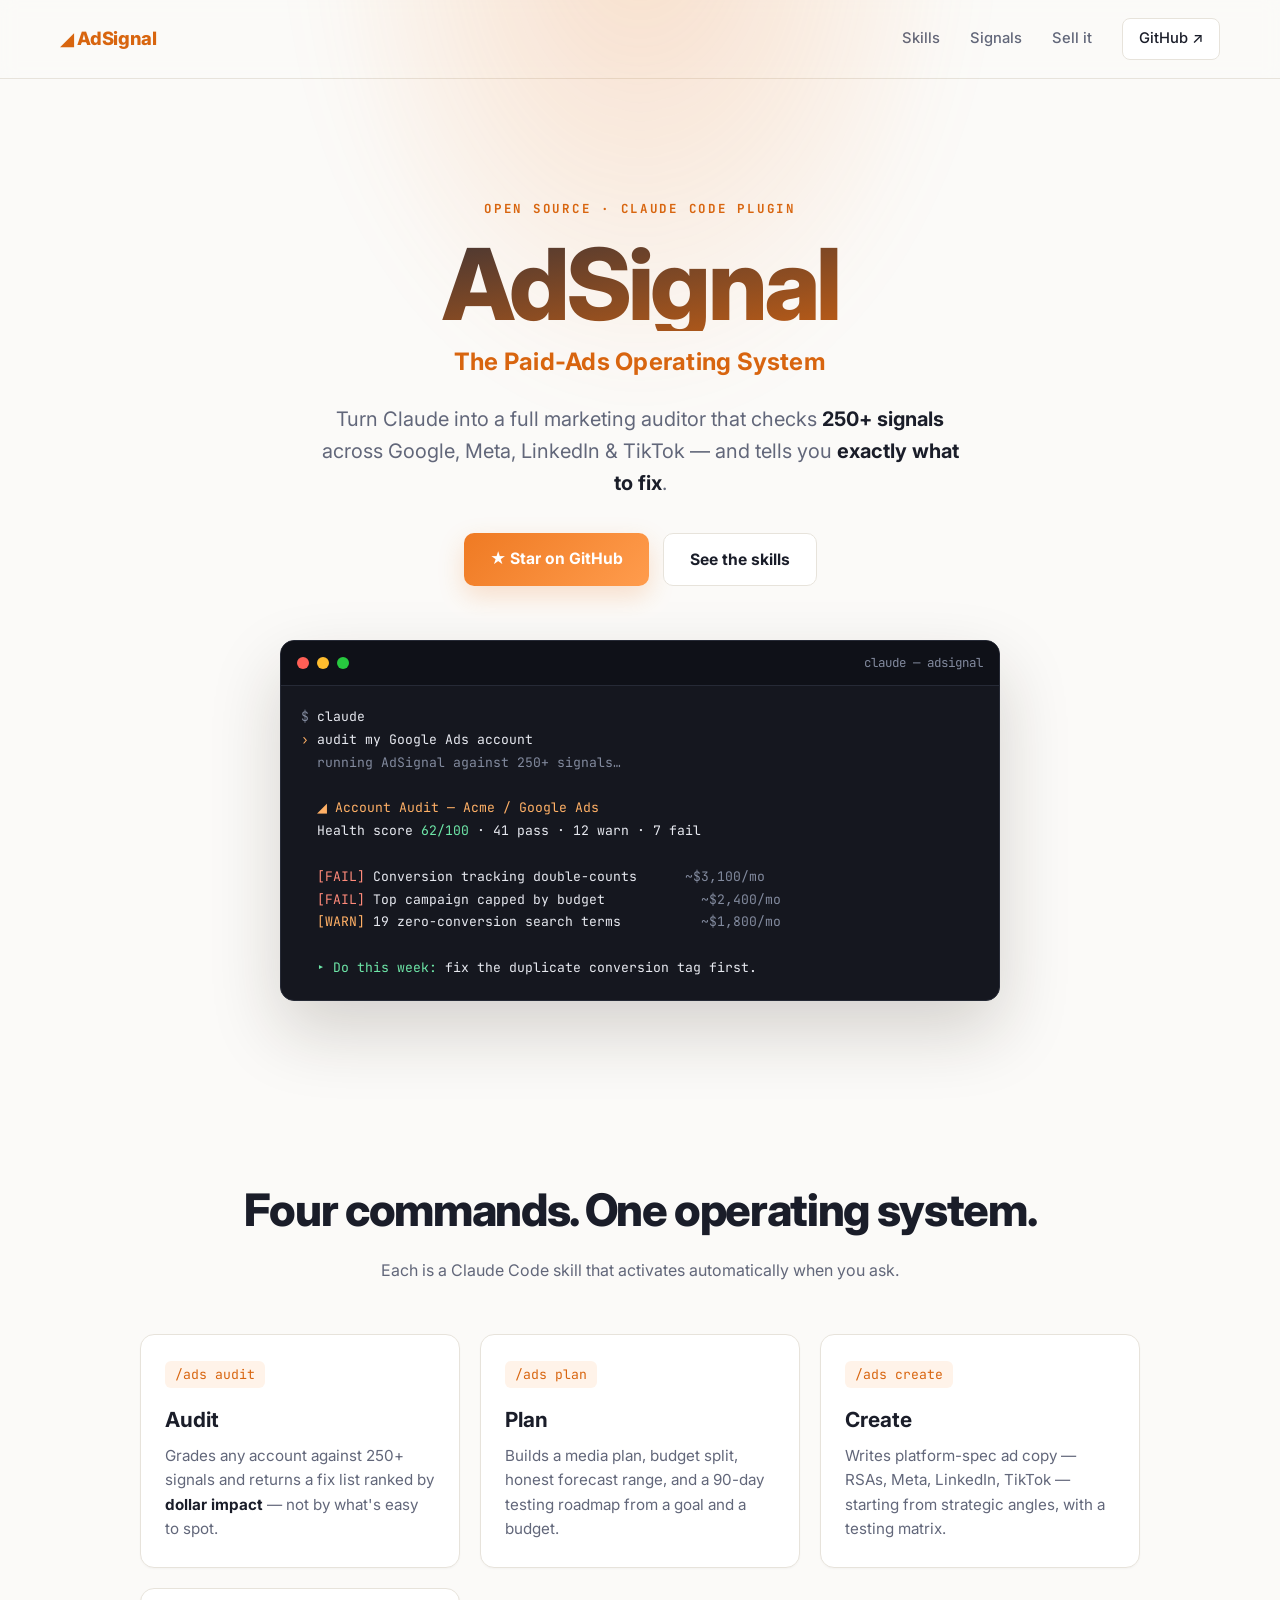
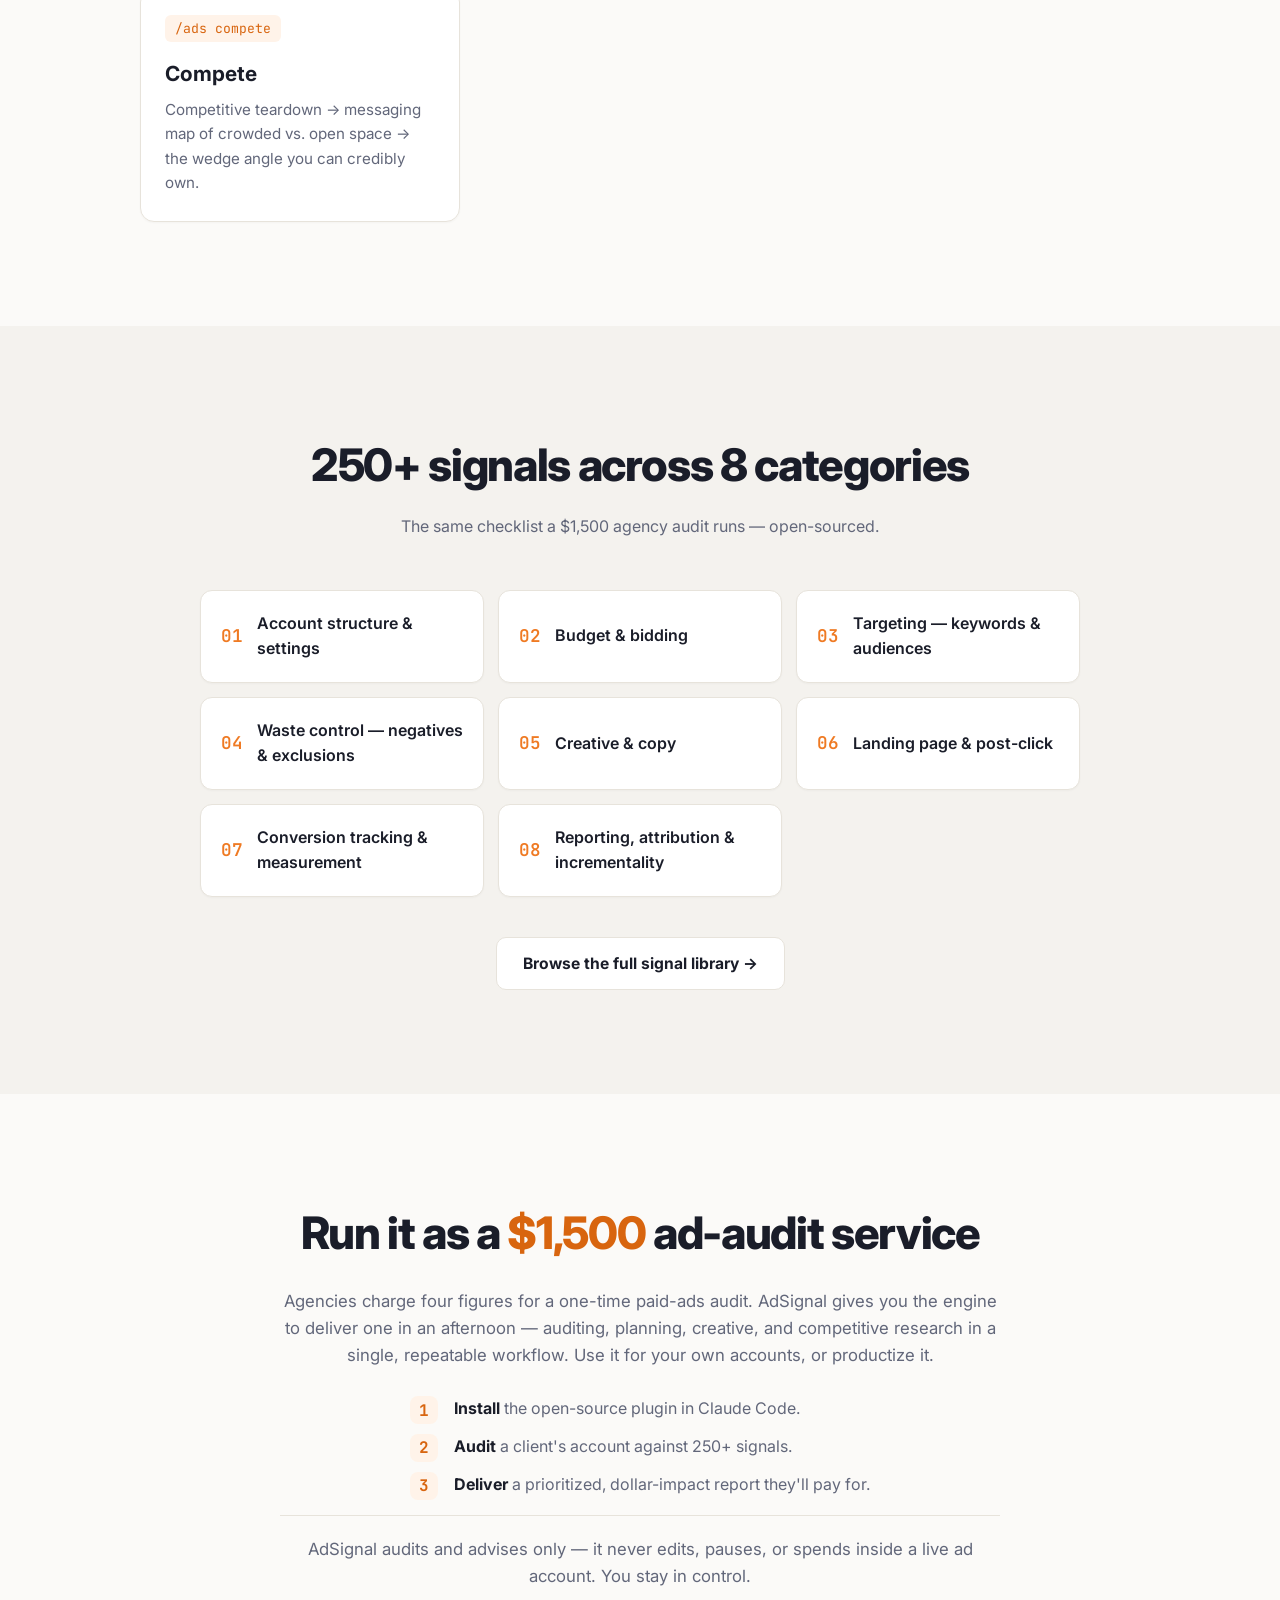
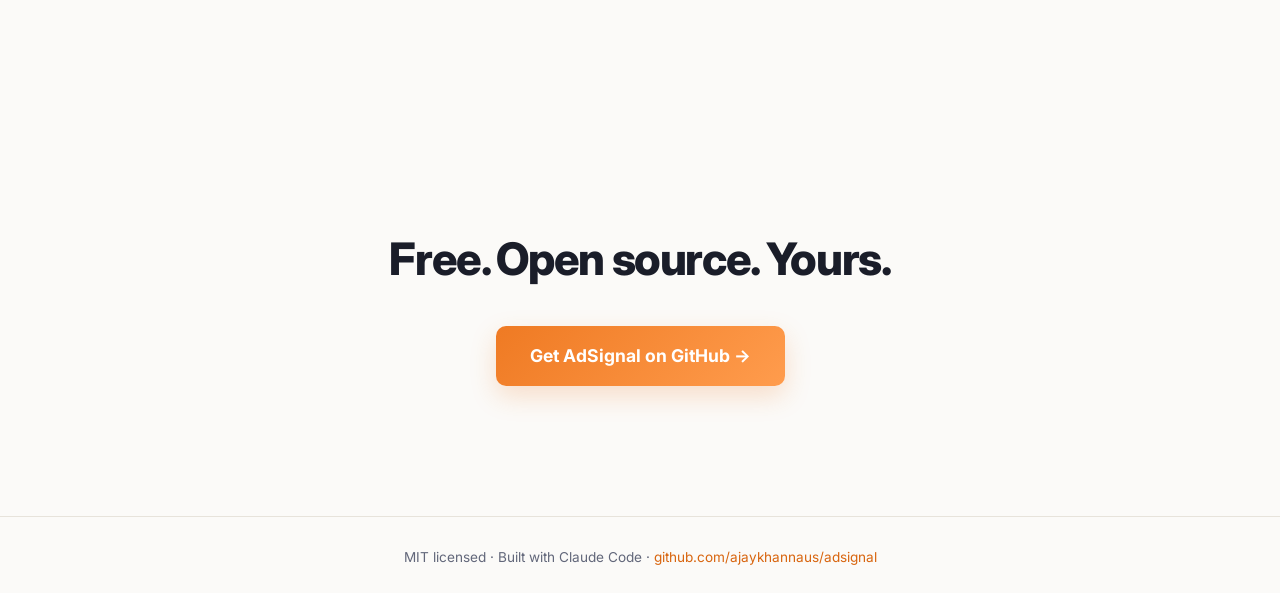
==== docs/index.html @ a5aedb05 "AdSignal: open-source paid-ads operating system Claude Code plugin with 4 skills (audit, plan, creat" ====
<!DOCTYPE html>
<html lang="en">
<head>
  <meta charset="UTF-8" />
  <meta name="viewport" content="width=device-width, initial-scale=1.0" />
  <title>AdSignal — The Paid-Ads Operating System</title>
  <meta name="description" content="Turn Claude into a full marketing auditor that checks 250+ signals across Google, Meta, LinkedIn & TikTok ads — and tells you exactly what to fix. Open-source Claude Code plugin." />

  <!-- Open Graph / social -->
  <meta property="og:type" content="website" />
  <meta property="og:title" content="AdSignal — The Paid-Ads Operating System" />
  <meta property="og:description" content="Turn Claude into a full marketing auditor that checks 250+ signals across all platforms and tells you exactly what to fix." />
  <meta property="og:image" content="https://ajaykhannaus.github.io/adsignal/assets/banner.svg" />
  <meta property="og:url" content="https://ajaykhannaus.github.io/adsignal" />
  <meta name="twitter:card" content="summary_large_image" />

  <link rel="icon" href="assets/favicon.svg" />
  <link rel="stylesheet" href="styles.css" />
  <link rel="preconnect" href="https://fonts.googleapis.com" />
  <link rel="preconnect" href="https://fonts.gstatic.com" crossorigin />
  <link href="https://fonts.googleapis.com/css2?family=JetBrains+Mono:wght@400;700;800&family=Inter:wght@400;500;700;800&display=swap" rel="stylesheet" />
</head>
<body>
  <header class="nav">
    <span class="brand">◢ AdSignal</span>
    <nav>
      <a href="#skills">Skills</a>
      <a href="#signals">Signals</a>
      <a href="#service">Sell it</a>
      <a class="ghbtn" href="https://github.com/ajaykhannaus/adsignal">GitHub ↗</a>
    </nav>
  </header>

  <main>
    <!-- HERO -->
    <section class="hero">
      <div class="spotlight" aria-hidden="true"></div>
      <p class="kicker">OPEN SOURCE · CLAUDE CODE PLUGIN</p>
      <h1>AdSignal</h1>
      <p class="tagline">The Paid-Ads Operating System</p>
      <p class="lede">
        Turn Claude into a full marketing auditor that checks
        <strong>250+ signals</strong> across Google, Meta, LinkedIn &amp; TikTok —
        and tells you <strong>exactly what to fix</strong>.
      </p>
      <div class="cta-row">
        <a class="btn primary" href="https://github.com/ajaykhannaus/adsignal">★ Star on GitHub</a>
        <a class="btn ghost" href="#skills">See the skills</a>
      </div>

      <div class="terminal" role="img" aria-label="Terminal showing AdSignal commands">
        <div class="term-bar"><span></span><span></span><span></span><em>claude — adsignal</em></div>
        <pre><code><span class="c-dim">$</span> claude
<span class="c-amber">›</span> audit my Google Ads account
<span class="c-dim">  running AdSignal against 250+ signals…</span>

<span class="c-amber">  ◢ Account Audit — Acme / Google Ads</span>
  Health score <span class="c-green">62/100</span> · 41 pass · 12 warn · 7 fail

  <span class="c-red">[FAIL]</span> Conversion tracking double-counts      <span class="c-dim">~$3,100/mo</span>
  <span class="c-red">[FAIL]</span> Top campaign capped by budget            <span class="c-dim">~$2,400/mo</span>
  <span class="c-amber">[WARN]</span> 19 zero-conversion search terms          <span class="c-dim">~$1,800/mo</span>

  <span class="c-green">▸ Do this week:</span> fix the duplicate conversion tag first.</code></pre>
      </div>
    </section>

    <!-- SKILLS -->
    <section id="skills" class="section">
      <h2>Four commands. One operating system.</h2>
      <p class="section-sub">Each is a Claude Code skill that activates automatically when you ask.</p>
      <div class="cards">
        <article class="card">
          <span class="cmd">/ads audit</span>
          <h3>Audit</h3>
          <p>Grades any account against 250+ signals and returns a fix list ranked by <strong>dollar impact</strong> — not by what's easy to spot.</p>
        </article>
        <article class="card">
          <span class="cmd">/ads plan</span>
          <h3>Plan</h3>
          <p>Builds a media plan, budget split, honest forecast range, and a 90-day testing roadmap from a goal and a budget.</p>
        </article>
        <article class="card">
          <span class="cmd">/ads create</span>
          <h3>Create</h3>
          <p>Writes platform-spec ad copy — RSAs, Meta, LinkedIn, TikTok — starting from strategic angles, with a testing matrix.</p>
        </article>
        <article class="card">
          <span class="cmd">/ads compete</span>
          <h3>Compete</h3>
          <p>Competitive teardown → messaging map of crowded vs. open space → the wedge angle you can credibly own.</p>
        </article>
      </div>
    </section>

    <!-- SIGNALS -->
    <section id="signals" class="section alt">
      <h2>250+ signals across 8 categories</h2>
      <p class="section-sub">The same checklist a $1,500 agency audit runs — open-sourced.</p>
      <div class="grid8">
        <div class="sig"><span>01</span>Account structure &amp; settings</div>
        <div class="sig"><span>02</span>Budget &amp; bidding</div>
        <div class="sig"><span>03</span>Targeting — keywords &amp; audiences</div>
        <div class="sig"><span>04</span>Waste control — negatives &amp; exclusions</div>
        <div class="sig"><span>05</span>Creative &amp; copy</div>
        <div class="sig"><span>06</span>Landing page &amp; post-click</div>
        <div class="sig"><span>07</span>Conversion tracking &amp; measurement</div>
        <div class="sig"><span>08</span>Reporting, attribution &amp; incrementality</div>
      </div>
      <p class="center">
        <a class="btn ghost" href="https://github.com/ajaykhannaus/adsignal/blob/main/reference/signal-library.md">Browse the full signal library →</a>
      </p>
    </section>

    <!-- SERVICE -->
    <section id="service" class="section">
      <div class="service">
        <h2>Run it as a <span class="amber">$1,500</span> ad-audit service</h2>
        <p>
          Agencies charge four figures for a one-time paid-ads audit. AdSignal gives you
          the engine to deliver one in an afternoon — auditing, planning, creative, and
          competitive research in a single, repeatable workflow. Use it for your own
          accounts, or productize it.
        </p>
        <ol class="steps">
          <li><strong>Install</strong> the open-source plugin in Claude Code.</li>
          <li><strong>Audit</strong> a client's account against 250+ signals.</li>
          <li><strong>Deliver</strong> a prioritized, dollar-impact report they'll pay for.</li>
        </ol>
        <p class="disclaimer">AdSignal audits and advises only — it never edits, pauses, or spends inside a live ad account. You stay in control.</p>
      </div>
    </section>

    <section class="finalcta">
      <h2>Free. Open source. Yours.</h2>
      <a class="btn primary big" href="https://github.com/ajaykhannaus/adsignal">Get AdSignal on GitHub →</a>
    </section>
  </main>

  <footer>
    <p>MIT licensed · Built with Claude Code · <a href="https://github.com/ajaykhannaus/adsignal">github.com/ajaykhannaus/adsignal</a></p>
  </footer>
</body>
</html>
---- docs/styles.css ----
:root {
  --bg: #fbfaf8;
  --bg-2: #f4f2ee;
  --panel: #ffffff;
  --line: #e7e3db;
  --text: #1a1d29;
  --muted: #62677a;
  --amber: #ef7a23;
  --amber-2: #d8650f;
  --amber-soft: #fff3e9;
  --amber-glow: rgba(239, 122, 35, 0.22);
  --green: #16a36a;
  --red: #e0533f;

  /* terminal stays dark for contrast */
  --term-bg: #15171f;
  --term-line: #262a36;
}

* { box-sizing: border-box; margin: 0; padding: 0; }
html { scroll-behavior: smooth; }

body {
  font-family: 'Inter', system-ui, sans-serif;
  background: var(--bg);
  color: var(--text);
  line-height: 1.6;
  overflow-x: hidden;
}

main, .nav { position: relative; z-index: 1; }

/* Nav */
.nav {
  display: flex;
  align-items: center;
  justify-content: space-between;
  padding: 18px clamp(20px, 5vw, 60px);
  border-bottom: 1px solid var(--line);
  backdrop-filter: blur(8px);
  position: sticky;
  top: 0;
  background: rgba(251, 250, 248, 0.82);
}
.brand { font-weight: 800; letter-spacing: -0.02em; font-size: 1.15rem; color: var(--amber-2); }
.nav nav { display: flex; gap: clamp(14px, 3vw, 30px); align-items: center; }
.nav nav a { color: var(--muted); text-decoration: none; font-size: 0.92rem; font-weight: 500; transition: color .2s; }
.nav nav a:hover { color: var(--text); }
.ghbtn { border: 1px solid var(--line); padding: 8px 16px; border-radius: 8px; color: var(--text) !important; background: var(--panel); }
.ghbtn:hover { border-color: var(--amber); }

/* Hero */
.hero {
  position: relative;
  text-align: center;
  padding: clamp(56px, 11vw, 120px) 20px 70px;
  max-width: 900px;
  margin: 0 auto;
}
.spotlight {
  position: absolute;
  top: -160px; left: 50%;
  width: 760px; height: 560px;
  transform: translateX(-50%);
  background: radial-gradient(ellipse at top, var(--amber-glow), transparent 62%);
  filter: blur(30px);
  z-index: -1;
  pointer-events: none;
}
.kicker { color: var(--amber-2); font-family: 'JetBrains Mono', monospace; font-size: 0.78rem; letter-spacing: 0.22em; margin-bottom: 18px; font-weight: 700; }
.hero h1 {
  font-size: clamp(3.2rem, 11vw, 6.2rem);
  font-weight: 800;
  letter-spacing: -0.04em;
  line-height: 0.95;
  background: linear-gradient(170deg, #2a2d3a, var(--amber-2));
  -webkit-background-clip: text;
  background-clip: text;
  color: transparent;
}
.tagline { font-size: clamp(1rem, 3vw, 1.5rem); color: var(--amber-2); font-weight: 700; margin-top: 12px; letter-spacing: 0.01em; }
.lede { color: var(--muted); font-size: clamp(1rem, 2.5vw, 1.25rem); max-width: 640px; margin: 22px auto 0; }
.lede strong { color: var(--text); }

.cta-row { display: flex; gap: 14px; justify-content: center; flex-wrap: wrap; margin: 34px 0 0; }
.btn {
  display: inline-block;
  padding: 13px 26px;
  border-radius: 10px;
  font-weight: 700;
  text-decoration: none;
  font-size: 0.98rem;
  transition: transform .15s, box-shadow .2s, background .2s, border-color .2s;
}
.btn.primary { background: linear-gradient(135deg, var(--amber), #ff9c4d); color: #fff; box-shadow: 0 10px 26px var(--amber-glow); }
.btn.primary:hover { transform: translateY(-2px); box-shadow: 0 14px 36px var(--amber-glow); }
.btn.ghost { border: 1px solid var(--line); color: var(--text); background: var(--panel); }
.btn.ghost:hover { border-color: var(--amber); }
.btn.big { font-size: 1.1rem; padding: 16px 34px; }

/* Terminal (dark on light) */
.terminal {
  margin: 54px auto 0;
  max-width: 720px;
  background: var(--term-bg);
  border: 1px solid var(--term-line);
  border-radius: 14px;
  overflow: hidden;
  box-shadow: 0 30px 70px rgba(40, 30, 15, 0.18);
  text-align: left;
}
.term-bar { display: flex; align-items: center; gap: 8px; padding: 12px 16px; border-bottom: 1px solid var(--term-line); background: #0f1118; }
.term-bar span { width: 12px; height: 12px; border-radius: 50%; }
.term-bar span:nth-child(1){ background:#ff5f56; } .term-bar span:nth-child(2){ background:#ffbd2e; } .term-bar span:nth-child(3){ background:#27c93f; }
.term-bar em { margin-left: auto; color: #828a9e; font-style: normal; font-family: 'JetBrains Mono', monospace; font-size: 0.78rem; }
.terminal pre { padding: 20px; overflow-x: auto; }
.terminal code { font-family: 'JetBrains Mono', monospace; font-size: 0.82rem; line-height: 1.7; color: #e7e9f0; white-space: pre; }
.c-dim { color: #828a9e; } .c-amber { color: #ffb066; } .c-green { color: #6ee7a8; } .c-red { color: #ff8a7a; }

/* Sections */
.section { max-width: 1080px; margin: 0 auto; padding: clamp(58px, 9vw, 104px) clamp(20px, 5vw, 40px); }
.section.alt { background: var(--bg-2); max-width: none; }
.section h2, .finalcta h2, .service h2 { font-size: clamp(1.8rem, 5vw, 2.8rem); font-weight: 800; letter-spacing: -0.03em; text-align: center; }
.section-sub { text-align: center; color: var(--muted); margin: 12px auto 50px; max-width: 560px; }

/* Cards */
.cards { display: grid; grid-template-columns: repeat(auto-fit, minmax(240px, 1fr)); gap: 20px; }
.card {
  background: var(--panel);
  border: 1px solid var(--line);
  border-radius: 14px;
  padding: 26px 24px;
  box-shadow: 0 1px 2px rgba(0,0,0,0.03);
  transition: transform .2s, border-color .2s, box-shadow .2s;
}
.card:hover { transform: translateY(-4px); border-color: var(--amber); box-shadow: 0 16px 40px rgba(239,122,35,0.12); }
.cmd { font-family: 'JetBrains Mono', monospace; color: var(--amber-2); font-size: 0.82rem; background: var(--amber-soft); padding: 5px 10px; border-radius: 6px; }
.card h3 { margin: 16px 0 8px; font-size: 1.3rem; }
.card p { color: var(--muted); font-size: 0.95rem; }
.card strong { color: var(--text); }

/* 8 grid */
.grid8 { display: grid; grid-template-columns: repeat(auto-fit, minmax(220px, 1fr)); gap: 14px; max-width: 880px; margin: 0 auto; }
.sig { background: var(--panel); border: 1px solid var(--line); border-radius: 12px; padding: 20px; display: flex; gap: 14px; align-items: center; font-weight: 600; box-shadow: 0 1px 2px rgba(0,0,0,0.03); }
.sig span { font-family: 'JetBrains Mono', monospace; color: var(--amber); font-size: 1.1rem; }
.center { text-align: center; margin-top: 40px; }

/* Service */
.service { max-width: 720px; margin: 0 auto; text-align: center; }
.service .amber { color: var(--amber-2); }
.service p { color: var(--muted); margin-top: 18px; font-size: 1.05rem; }
.steps { text-align: left; max-width: 460px; margin: 28px auto 0; display: grid; gap: 12px; list-style: none; counter-reset: s; }
.steps li { counter-increment: s; position: relative; padding-left: 44px; color: var(--muted); }
.steps li strong { color: var(--text); }
.steps li::before { content: counter(s); position: absolute; left: 0; top: 0; width: 28px; height: 28px; border-radius: 8px; background: var(--amber-soft); color: var(--amber-2); display: grid; place-items: center; font-family: 'JetBrains Mono', monospace; font-weight: 700; }
.disclaimer { font-size: 0.85rem; color: #8a8f9e; margin-top: 30px; border-top: 1px solid var(--line); padding-top: 20px; }

/* Final */
.finalcta { text-align: center; padding: clamp(70px, 12vw, 130px) 20px; }
.finalcta h2 { margin-bottom: 30px; }

footer { border-top: 1px solid var(--line); padding: 30px 20px; text-align: center; color: var(--muted); font-size: 0.85rem; position: relative; z-index: 1; }
footer a { color: var(--amber-2); text-decoration: none; }
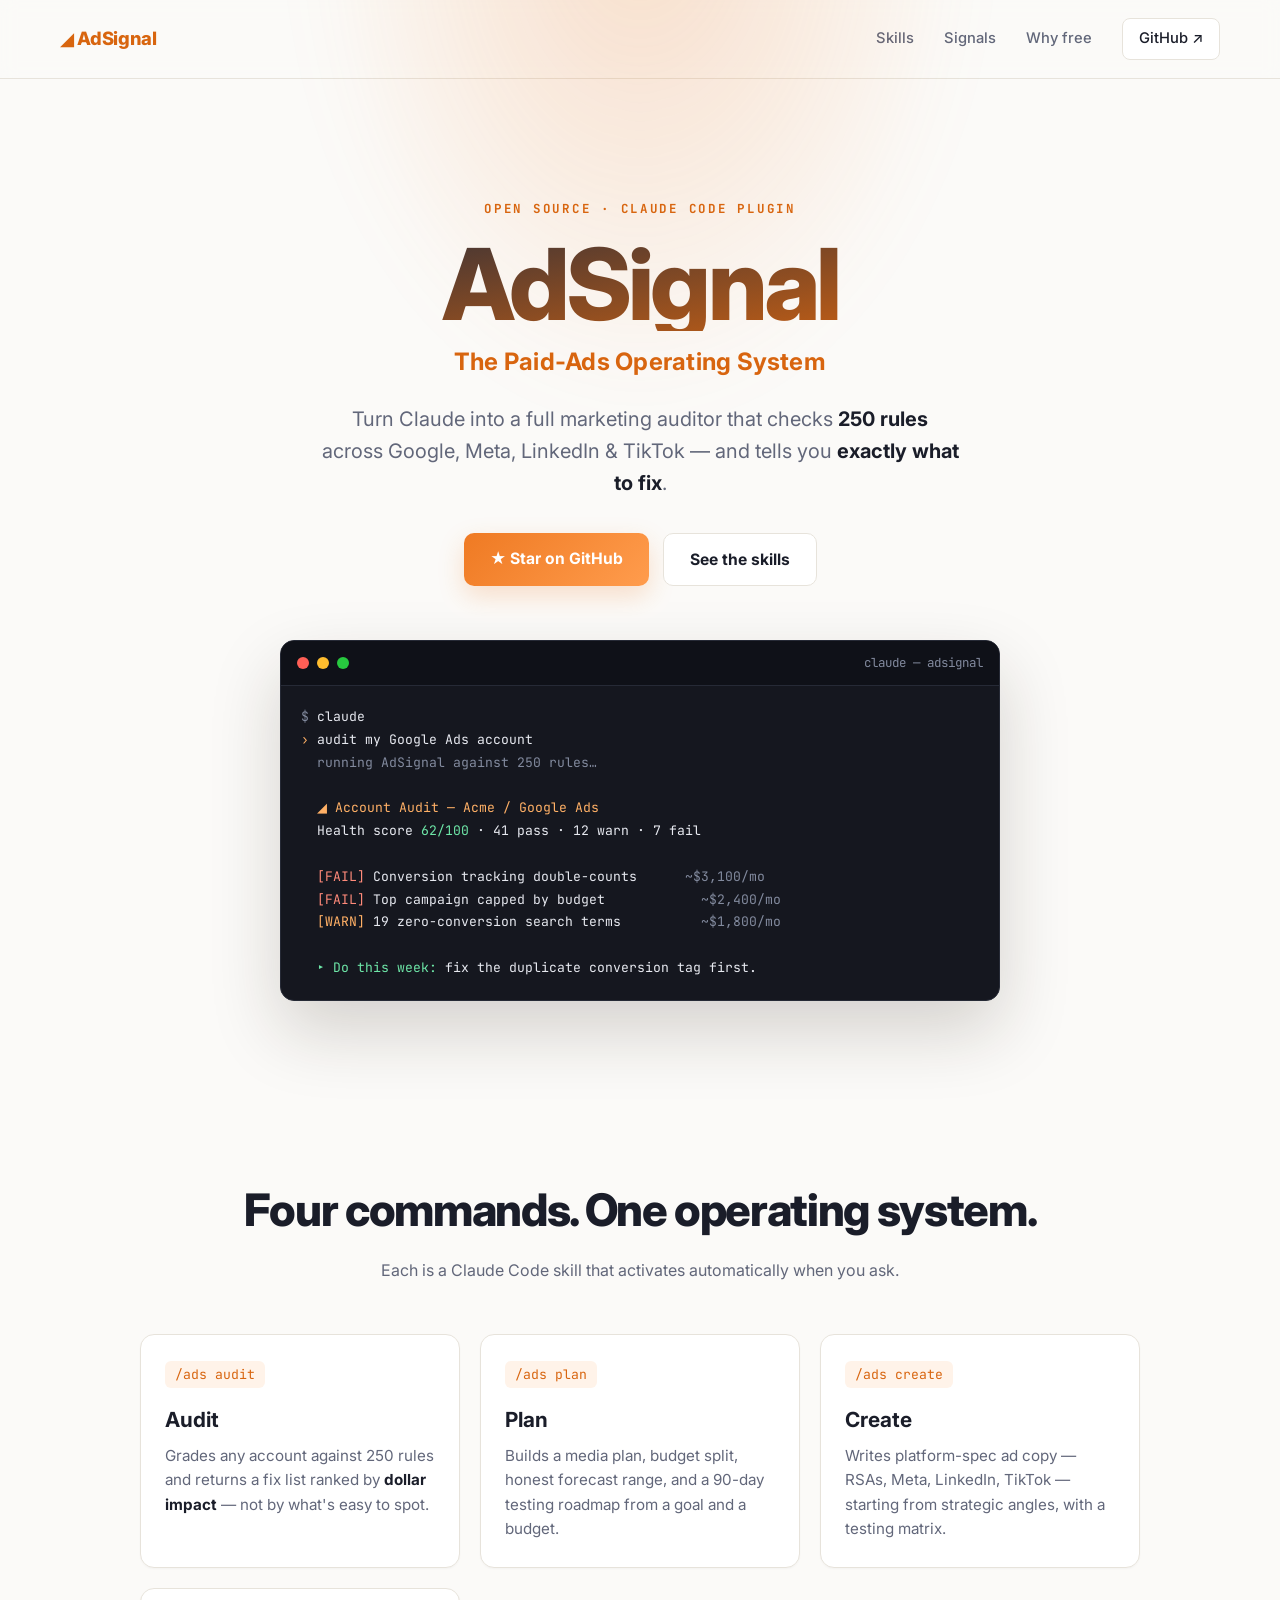
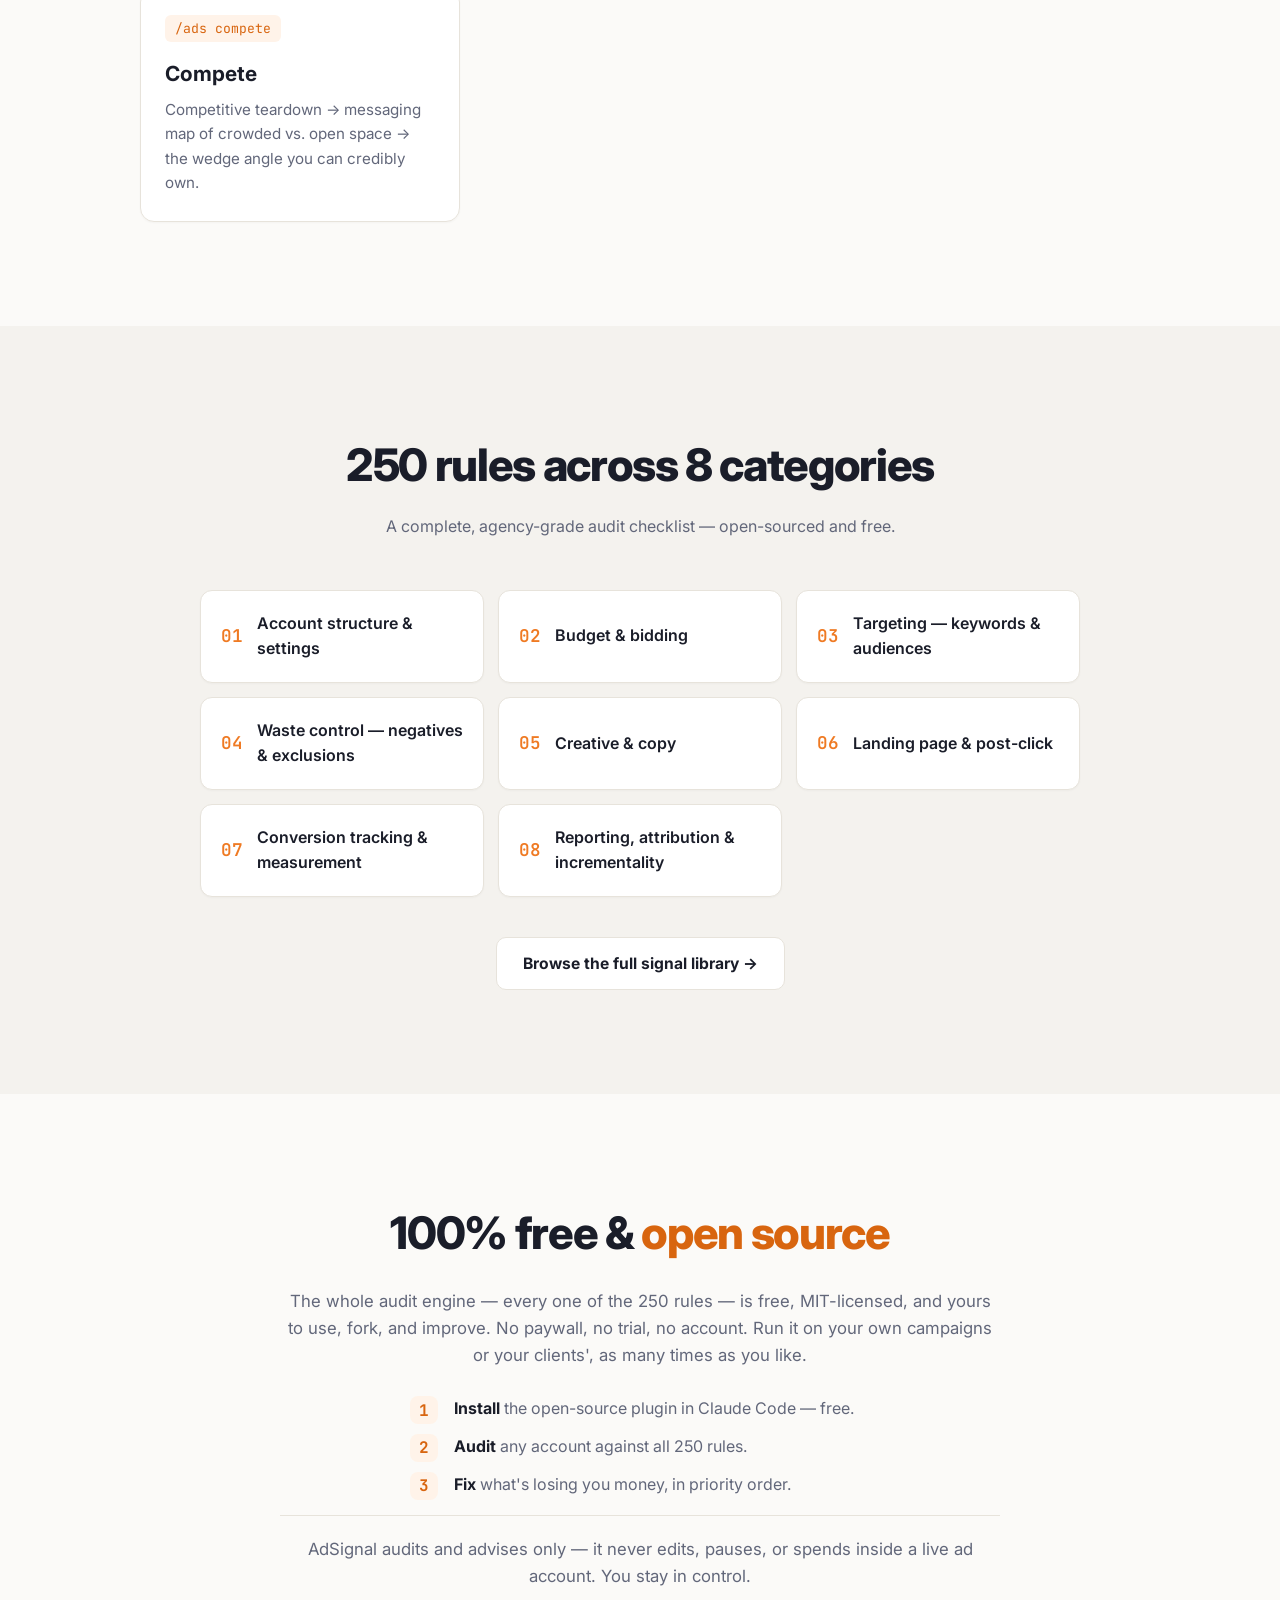
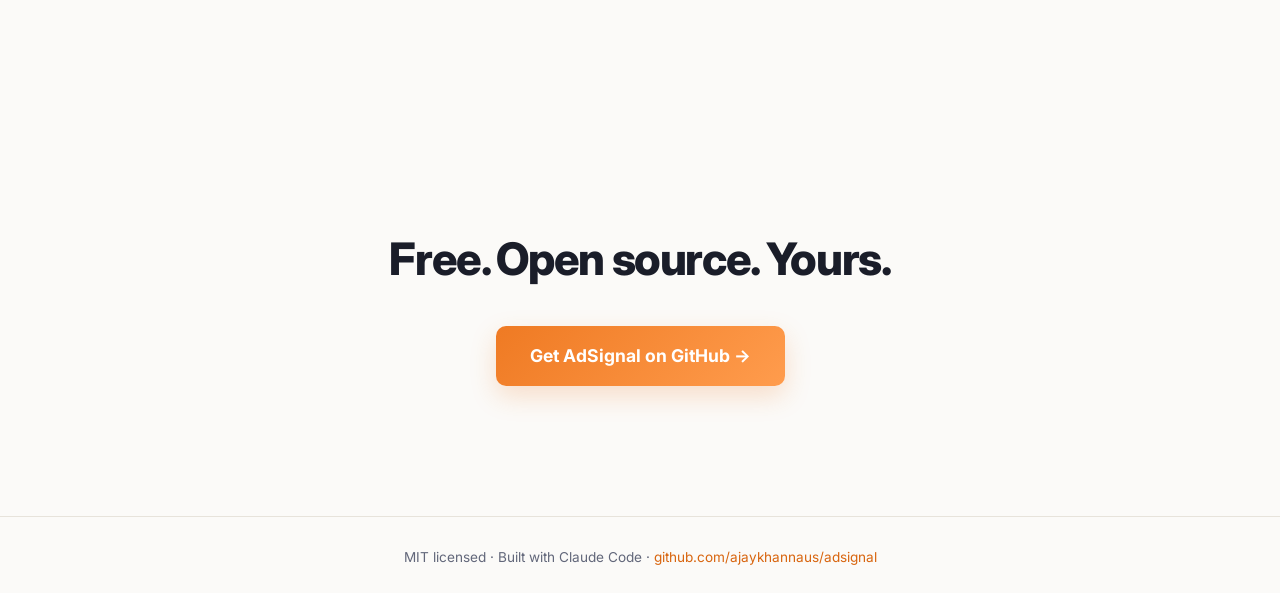
==== commit a632f36e: "Make AdSignal fully free; expand to enumerated 250 rules - Remove all paid-service / $1,500 framing " ====
--- a/docs/index.html
+++ b/docs/index.html
@@ -4,12 +4,12 @@
   <meta charset="UTF-8" />
   <meta name="viewport" content="width=device-width, initial-scale=1.0" />
   <title>AdSignal — The Paid-Ads Operating System</title>
-  <meta name="description" content="Turn Claude into a full marketing auditor that checks 250+ signals across Google, Meta, LinkedIn & TikTok ads — and tells you exactly what to fix. Open-source Claude Code plugin." />
+  <meta name="description" content="Turn Claude into a full marketing auditor that checks 250 rules across Google, Meta, LinkedIn & TikTok ads — and tells you exactly what to fix. Open-source Claude Code plugin." />
 
   <!-- Open Graph / social -->
   <meta property="og:type" content="website" />
   <meta property="og:title" content="AdSignal — The Paid-Ads Operating System" />
-  <meta property="og:description" content="Turn Claude into a full marketing auditor that checks 250+ signals across all platforms and tells you exactly what to fix." />
+  <meta property="og:description" content="Turn Claude into a full marketing auditor that checks 250 rules across all platforms and tells you exactly what to fix." />
   <meta property="og:image" content="https://ajaykhannaus.github.io/adsignal/assets/banner.svg" />
   <meta property="og:url" content="https://ajaykhannaus.github.io/adsignal" />
   <meta name="twitter:card" content="summary_large_image" />
@@ -26,7 +26,7 @@
     <nav>
       <a href="#skills">Skills</a>
       <a href="#signals">Signals</a>
-      <a href="#service">Sell it</a>
+      <a href="#free">Why free</a>
       <a class="ghbtn" href="https://github.com/ajaykhannaus/adsignal">GitHub ↗</a>
     </nav>
   </header>
@@ -40,7 +40,7 @@
       <p class="tagline">The Paid-Ads Operating System</p>
       <p class="lede">
         Turn Claude into a full marketing auditor that checks
-        <strong>250+ signals</strong> across Google, Meta, LinkedIn &amp; TikTok —
+        <strong>250 rules</strong> across Google, Meta, LinkedIn &amp; TikTok —
         and tells you <strong>exactly what to fix</strong>.
       </p>
       <div class="cta-row">
@@ -52,7 +52,7 @@
         <div class="term-bar"><span></span><span></span><span></span><em>claude — adsignal</em></div>
         <pre><code><span class="c-dim">$</span> claude
 <span class="c-amber">›</span> audit my Google Ads account
-<span class="c-dim">  running AdSignal against 250+ signals…</span>
+<span class="c-dim">  running AdSignal against 250 rules…</span>
 
 <span class="c-amber">  ◢ Account Audit — Acme / Google Ads</span>
   Health score <span class="c-green">62/100</span> · 41 pass · 12 warn · 7 fail
@@ -73,7 +73,7 @@
         <article class="card">
           <span class="cmd">/ads audit</span>
           <h3>Audit</h3>
-          <p>Grades any account against 250+ signals and returns a fix list ranked by <strong>dollar impact</strong> — not by what's easy to spot.</p>
+          <p>Grades any account against 250 rules and returns a fix list ranked by <strong>dollar impact</strong> — not by what's easy to spot.</p>
         </article>
         <article class="card">
           <span class="cmd">/ads plan</span>
@@ -95,8 +95,8 @@
 
     <!-- SIGNALS -->
     <section id="signals" class="section alt">
-      <h2>250+ signals across 8 categories</h2>
-      <p class="section-sub">The same checklist a $1,500 agency audit runs — open-sourced.</p>
+      <h2>250 rules across 8 categories</h2>
+      <p class="section-sub">A complete, agency-grade audit checklist — open-sourced and free.</p>
       <div class="grid8">
         <div class="sig"><span>01</span>Account structure &amp; settings</div>
         <div class="sig"><span>02</span>Budget &amp; bidding</div>
@@ -112,20 +112,19 @@
       </p>
     </section>
 
-    <!-- SERVICE -->
-    <section id="service" class="section">
+    <!-- FREE -->
+    <section id="free" class="section">
       <div class="service">
-        <h2>Run it as a <span class="amber">$1,500</span> ad-audit service</h2>
+        <h2>100% free &amp; <span class="amber">open source</span></h2>
         <p>
-          Agencies charge four figures for a one-time paid-ads audit. AdSignal gives you
-          the engine to deliver one in an afternoon — auditing, planning, creative, and
-          competitive research in a single, repeatable workflow. Use it for your own
-          accounts, or productize it.
+          The whole audit engine — every one of the 250 rules — is free, MIT-licensed,
+          and yours to use, fork, and improve. No paywall, no trial, no account. Run it
+          on your own campaigns or your clients', as many times as you like.
         </p>
         <ol class="steps">
-          <li><strong>Install</strong> the open-source plugin in Claude Code.</li>
-          <li><strong>Audit</strong> a client's account against 250+ signals.</li>
-          <li><strong>Deliver</strong> a prioritized, dollar-impact report they'll pay for.</li>
+          <li><strong>Install</strong> the open-source plugin in Claude Code — free.</li>
+          <li><strong>Audit</strong> any account against all 250 rules.</li>
+          <li><strong>Fix</strong> what's losing you money, in priority order.</li>
         </ol>
         <p class="disclaimer">AdSignal audits and advises only — it never edits, pauses, or spends inside a live ad account. You stay in control.</p>
       </div>
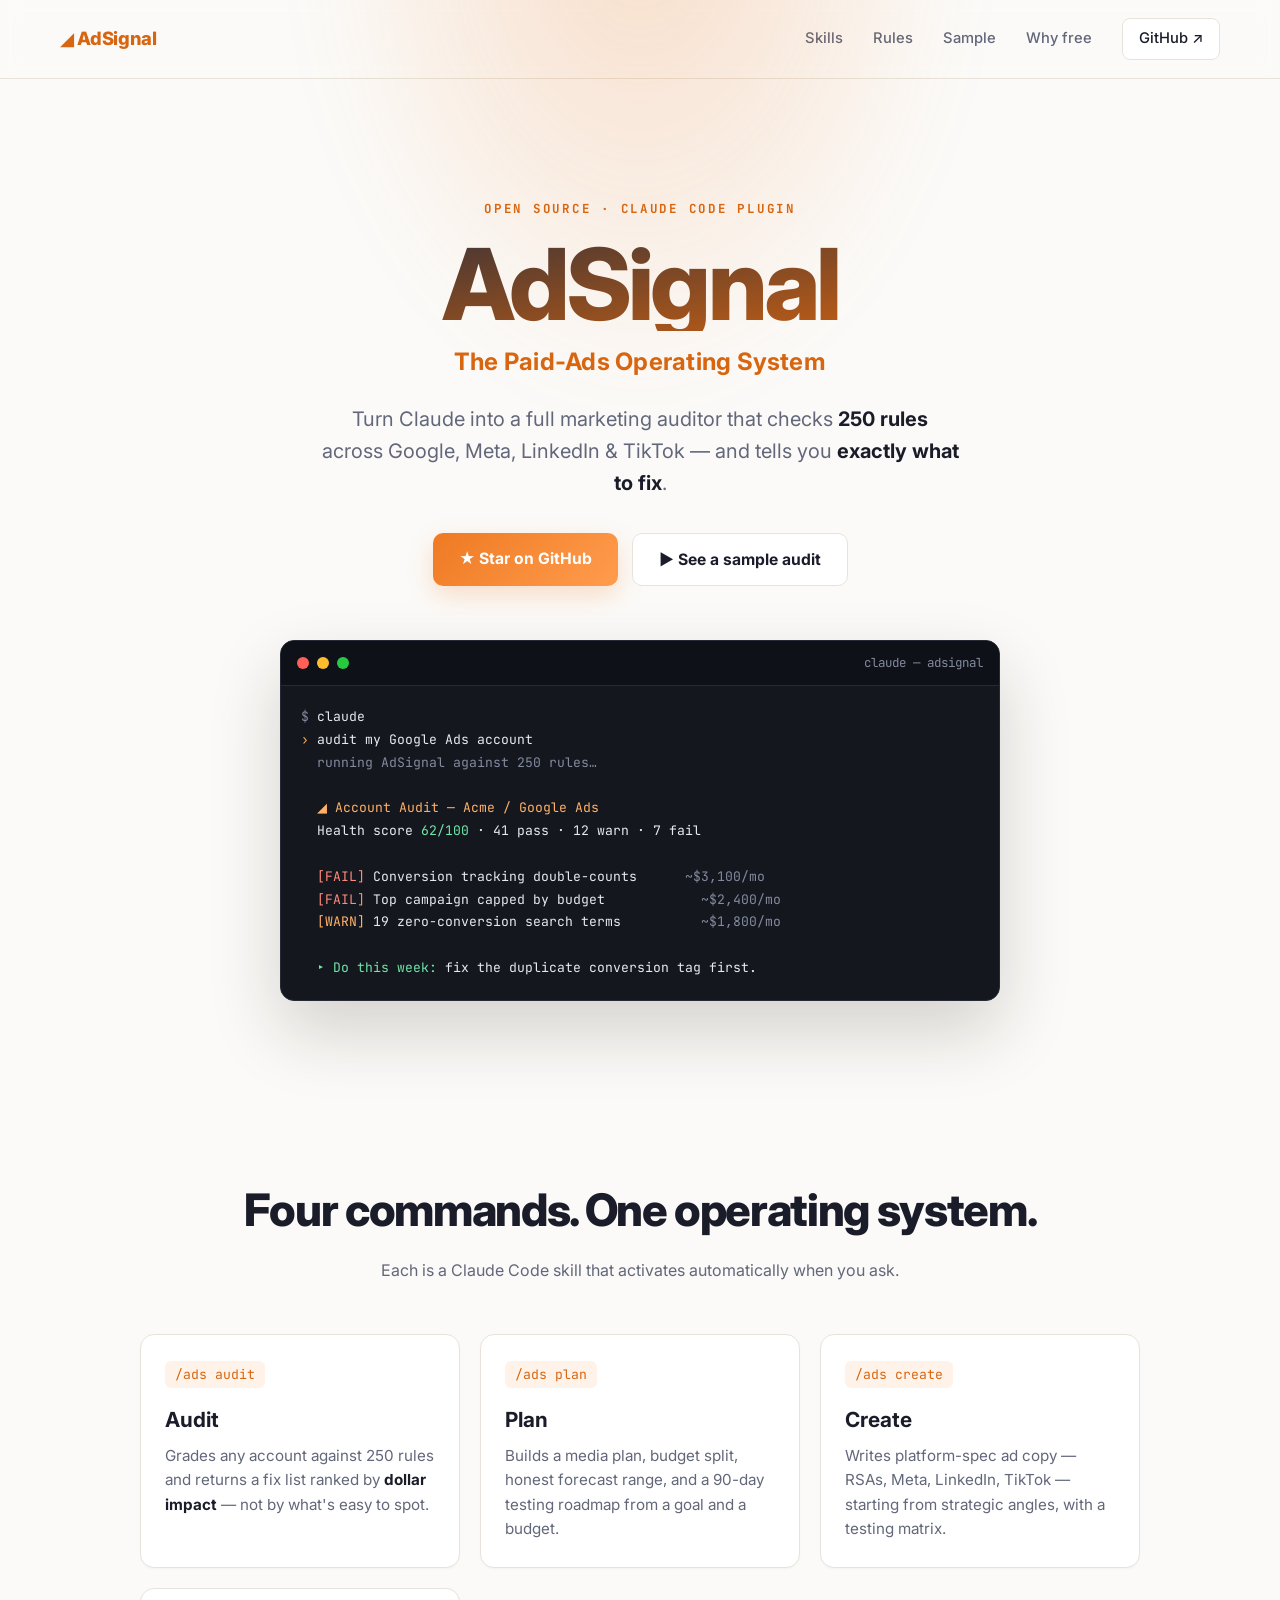
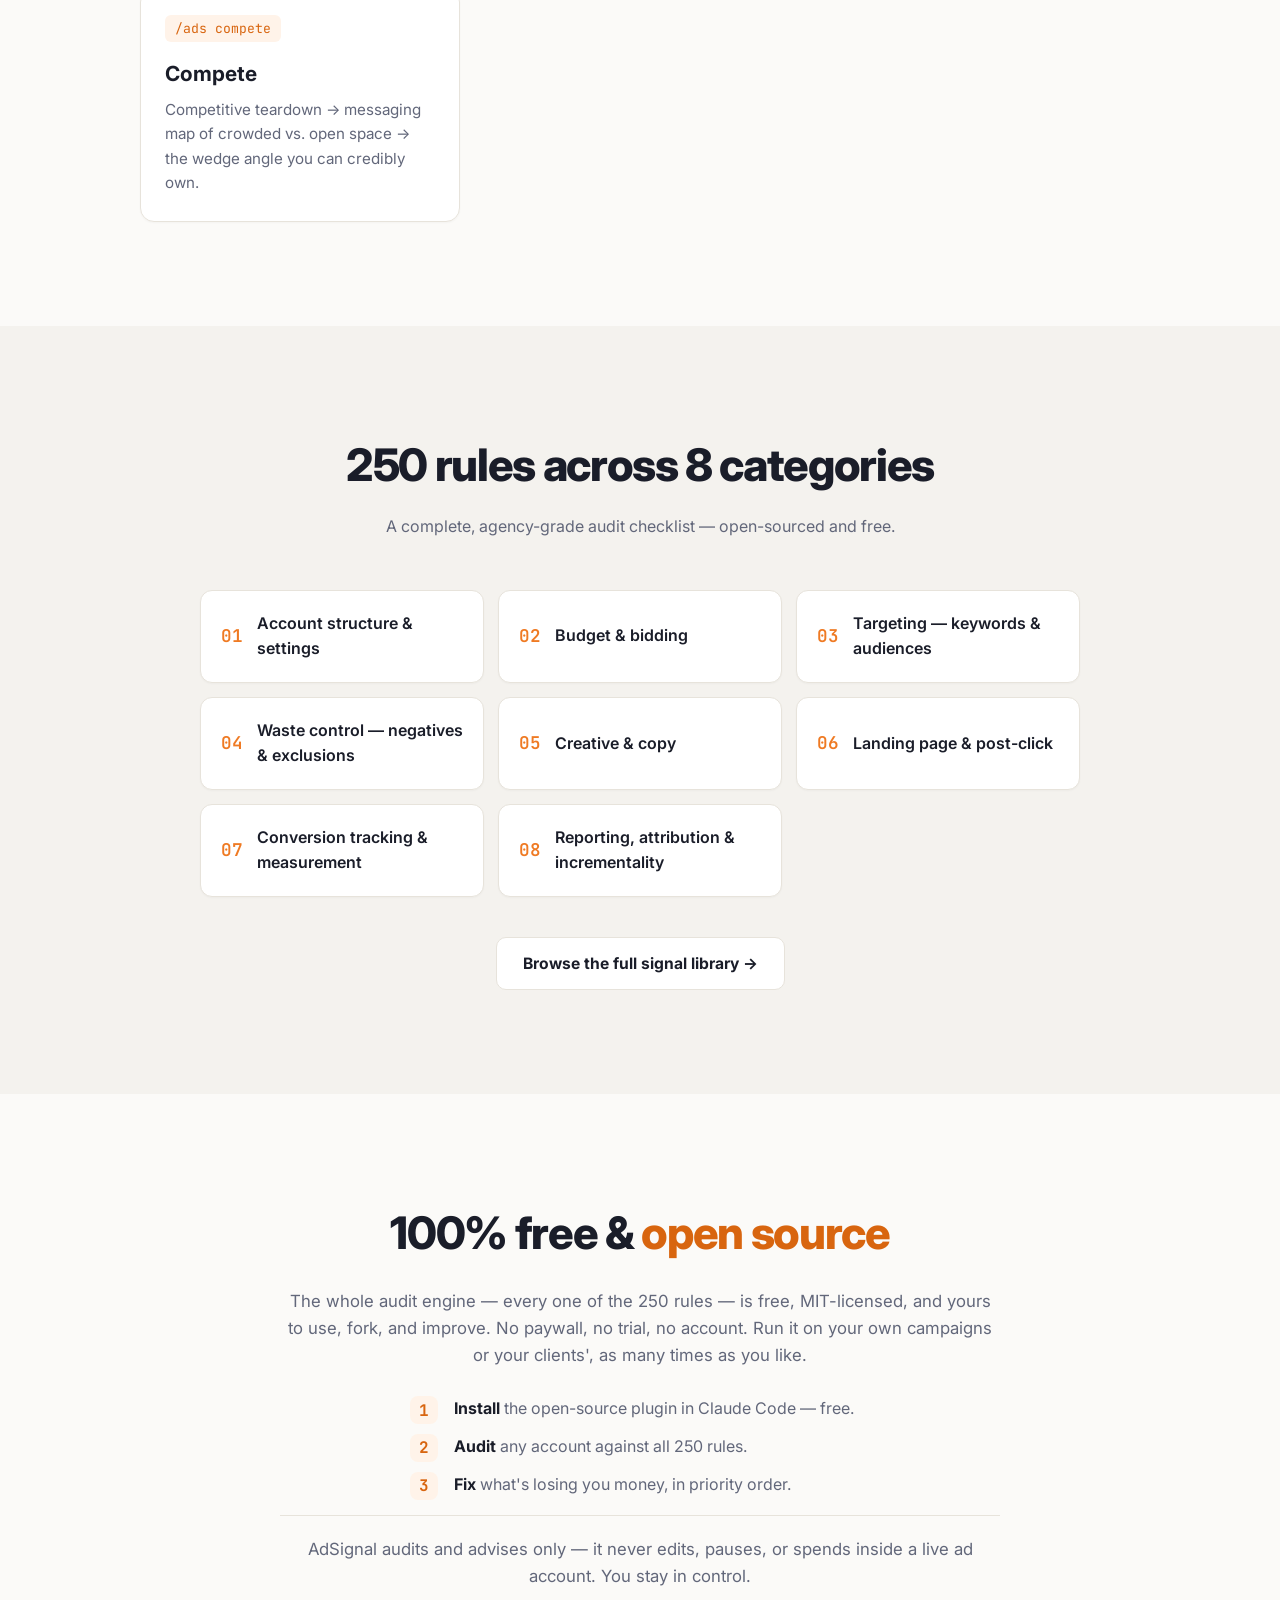
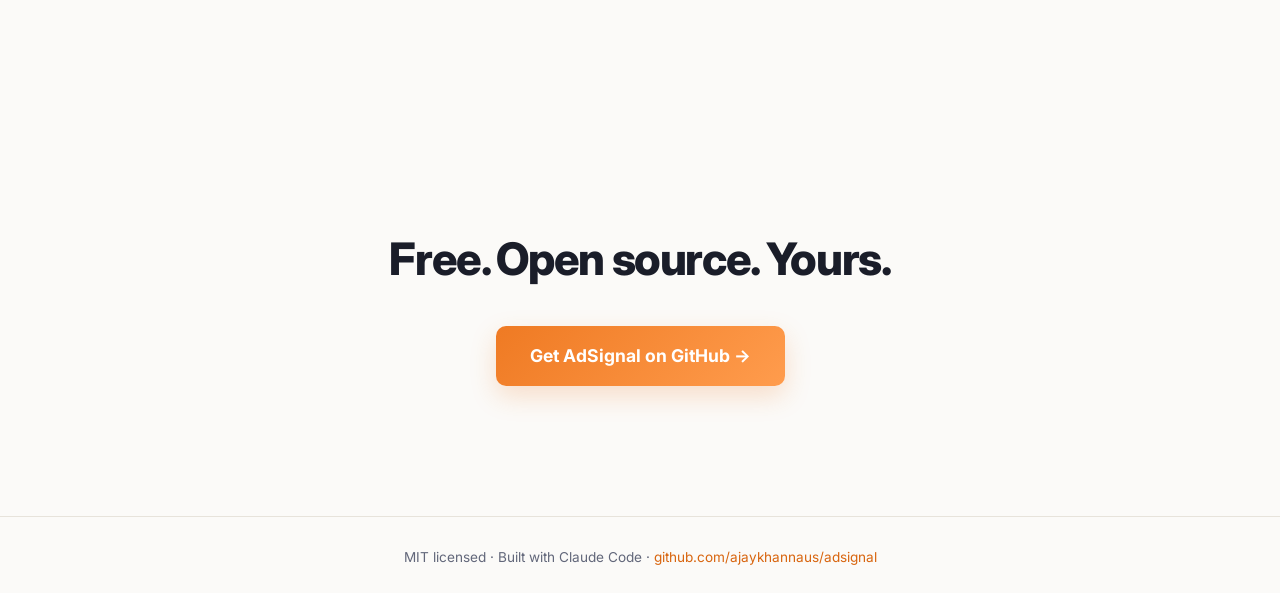
==== commit a1cc227a: "Add interactive sample audit report UI (demo.html) A clickable sample of an AdSignal audit: health s" ====
--- a/docs/index.html
+++ b/docs/index.html
@@ -25,7 +25,8 @@
     <span class="brand">◢ AdSignal</span>
     <nav>
       <a href="#skills">Skills</a>
-      <a href="#signals">Signals</a>
+      <a href="#signals">Rules</a>
+      <a href="demo.html">Sample</a>
       <a href="#free">Why free</a>
       <a class="ghbtn" href="https://github.com/ajaykhannaus/adsignal">GitHub ↗</a>
     </nav>
@@ -45,7 +46,7 @@
       </p>
       <div class="cta-row">
         <a class="btn primary" href="https://github.com/ajaykhannaus/adsignal">★ Star on GitHub</a>
-        <a class="btn ghost" href="#skills">See the skills</a>
+        <a class="btn ghost" href="demo.html">▶ See a sample audit</a>
       </div>
 
       <div class="terminal" role="img" aria-label="Terminal showing AdSignal commands">
